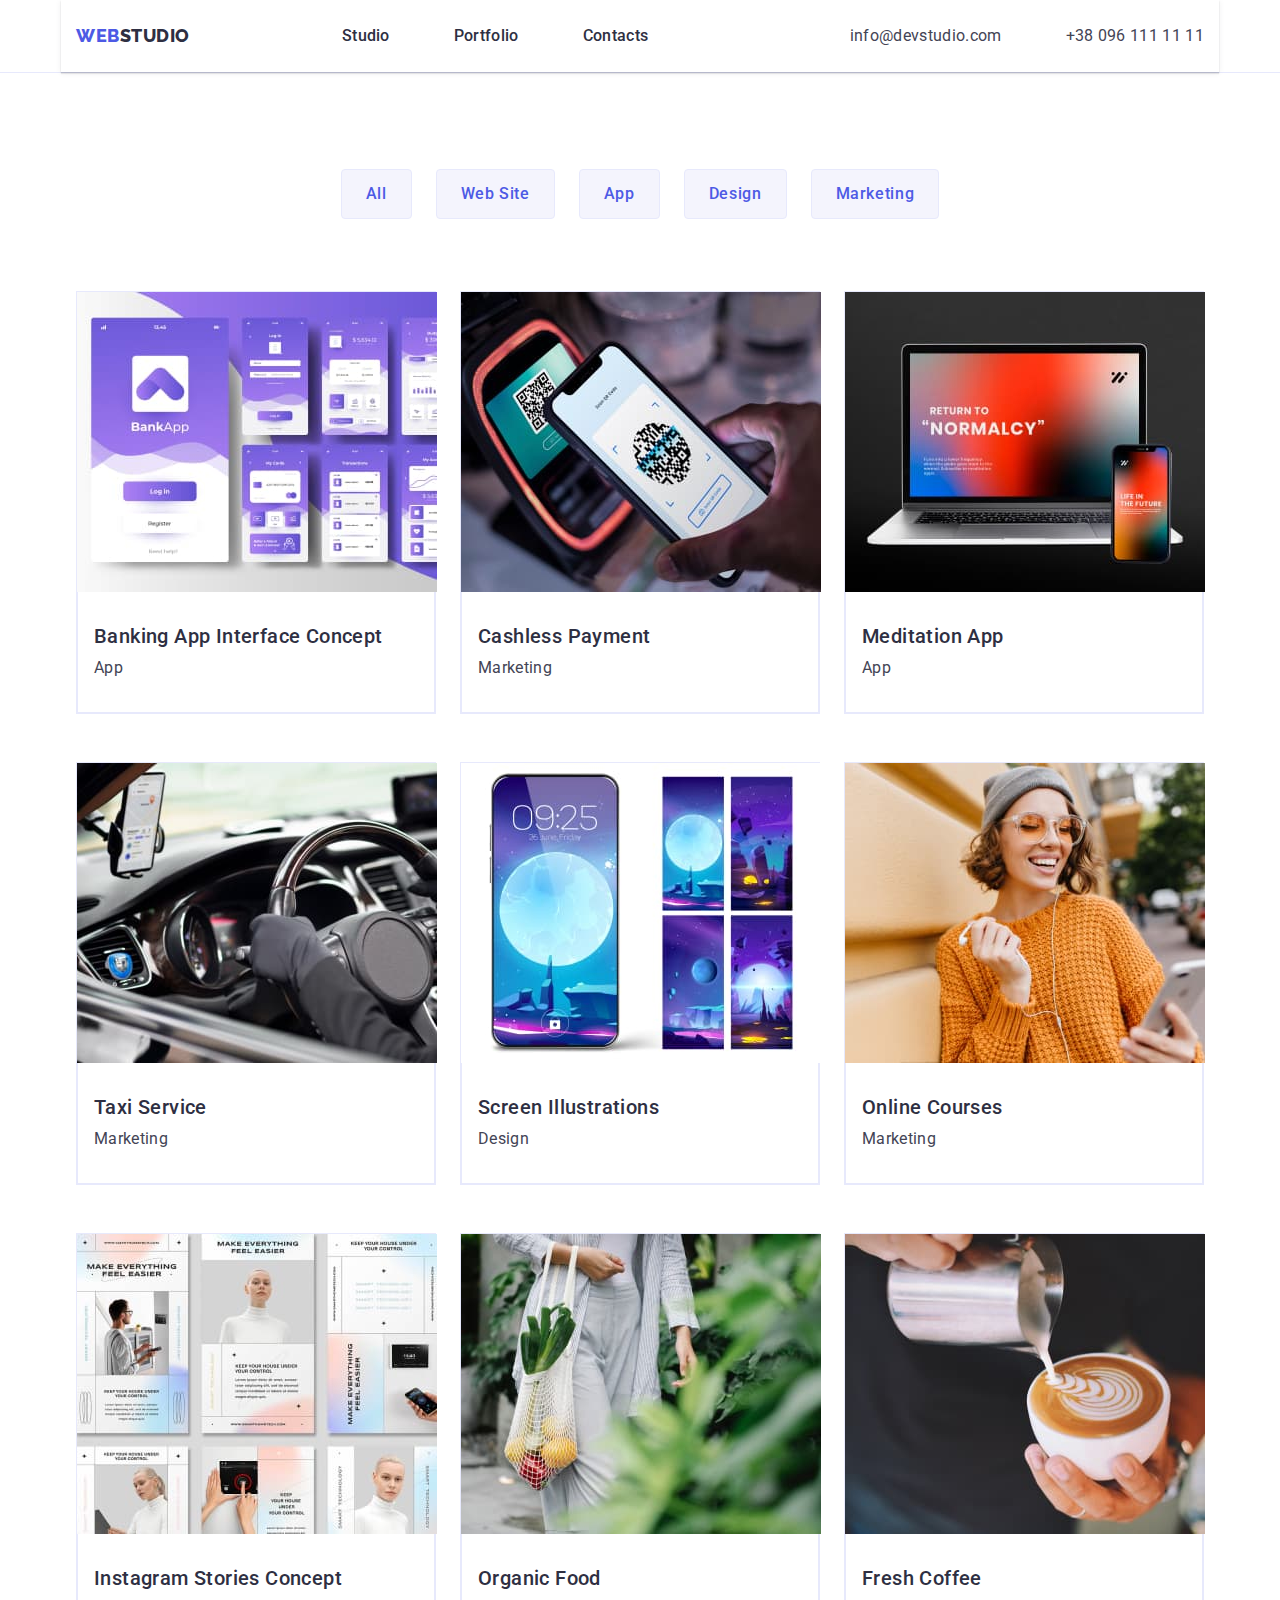
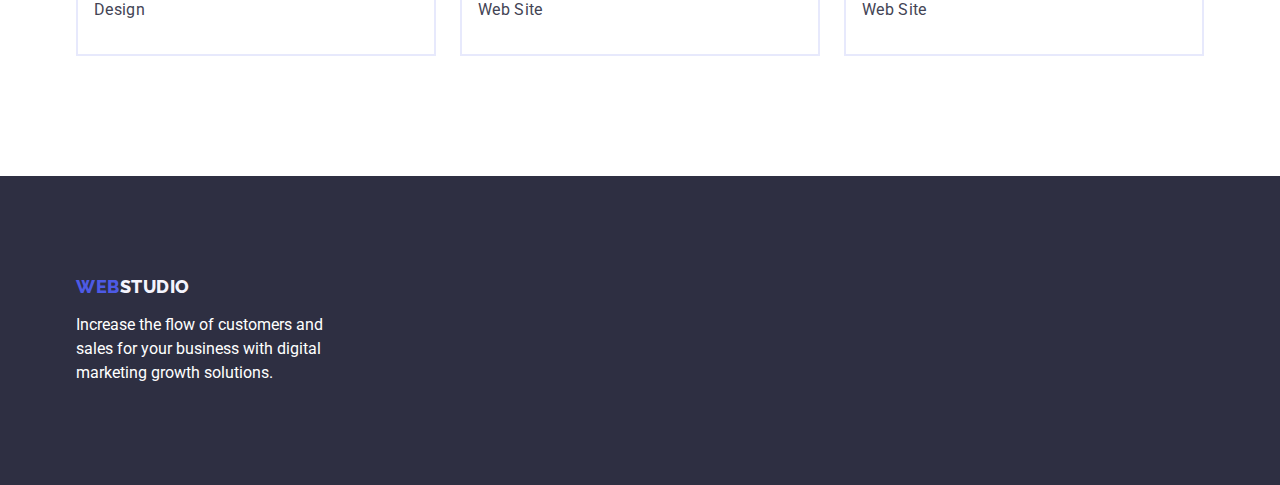
==== portfolio.html @ a81e8a23 "1" ====
<!DOCTYPE html>
<html lang="en">
<head>
    <meta charset="UTF-8">
    <meta http-equiv="X-UA-Compatible" content="IE=edge">
    <meta name="viewport" content="width=device-width, initial-scale=1.0">
    <title>Portfolio</title>
    <link rel="preconnect" href="https://fonts.googleapis.com">
<link rel="preconnect" href="https://fonts.gstatic.com" crossorigin>
<link rel="preconnect" href="https://fonts.googleapis.com">
<link rel="preconnect" href="https://fonts.gstatic.com" crossorigin>
<link href="https://fonts.googleapis.com/css2?family=Raleway:wght@800&family=Roboto:wght@400;500;700;900&display=swap" rel="stylesheet">
<link rel="stylesheet" href="https://cdn.jsdelivr.net/npm/modern-normalize@1.1.0/modern-normalize.min.css">
<link rel="stylesheet" href="css/style.css">
  </head>
<body>
    <!-- HEADER -->
    <header class="page-header">
        <div class="container page-header-container">
        <nav class="page-nav">
        <a href="./index.html" class="logo link">Web<span class="top-logo link">Studio</span></a>
          <ul class="list link menu-list">
            <li class="nav-item"><a href="./index.html" class="link-list link">Studio</a></li>
            <li class="nav-item"><a href="./portfolio.html" class="link-list link">Portfolio </a></li>
            <li class="nav-item"><a href="" class="link-list link">Contacts </a></li>
          </ul>
        </nav>
        <address class="address">
        <ul class="contact list">
          <li class="nav-item"><a  href="mailto:info@devstudio.com" class="link contact-link">info@devstudio.com</a></li>
          <li class="nav-item"><a  href="tel:+380961111111" class="link contact-link">+38 096 111 11 11</a></li>
        </ul>
    </address>
    </div>
      </header>
      <!-- HERO -->
      <main>
        <section class="section-button">
            <div class="container">
            <h1 hidden>Hidden title</h1>
    <ul class="button-list list">
        <li class="filter">
            <button type="button" class="buttons-filter">All</button>
        </li>
        <li class="filter">
            <button type="button" class="buttons-filter">Web Site</button>
        </li>
        <li class="filter">
            <button type="button" class="buttons-filter">App</button>
        </li>
        <li class="filter">
            <button type="button" class="buttons-filter">Design</button>
        </li>
        <li class="filter">
            <button type="button" class="buttons-filter">Marketing</button>
        </li>
    </ul>
<!-- SECTIOT PHOTO -->
    <ul class="list-photo">
        <li class="promo-list-item">            
            <a href="./index.html" class="link">                        
            <img src="./images/app.jpg" alt="app" width="360" height="300">
            <div class="app-name">
             <h2 class="title">
                Banking App Interface Concept
            </h2>
            <p class="text discribe">
                App
            </p>
        </div>
        </a>
        </li>
        <li class="promo-list-item">
            <a href="./index.html" class="link">               
            <img src="./images/paybyphone.jpg" alt="paymant" width="360" height="300">
            <div class="app-name">
            <h2 class="title">
                Cashless Payment
            </h2>
            <p class="text discribe">
                Marketing
            </p></div>
        </a>
        </li>
        <li class="promo-list-item">
            <a href="./index.html" class="link">               
            <img src="./images/computer-phone.jpg" alt="computerandphone" width="360" height="300">
            <div class="app-name">
            <h2 class="title">
                Meditation App
            </h2>
            <p class="text discribe">
                App
            </p></div>
        </a>
        </li>
        <li class="promo-list-item">
            <a href="./index.html" class="link">                
            <img src="./images/godrive.jpg" alt="driver" width="360" height="300">
            <div class="app-name">
            <h2 class="title">
                Taxi Service
            </h2>
            <p class="text discribe">
                Marketing
            </p></div>
        </a>
        </li>
        <li class="promo-list-item">
            <a href="./index.html" class="link">               
            <img src="./images/pictuteonphone.jpg" alt="picture" width="360" height="300">
            <div class="app-name">
            <h2 class="title">
                Screen Illustrations
            </h2>
            <p class="text discribe">
                Design
            </p></div>
        </a>
        </li>
        <li class="promo-list-item">
            <a href="./index.html" class="link">               
            <img src="./images/happygirl.jpg" alt="girl" width="360" height="300">
            <div class="app-name">
            <h2 class="title">
                Online Courses
            </h2>
            <p class="text discribe">
                Marketing
            </p></div>
        </a>
        </li>
        <li class="promo-list-item">
            <a href="./index.html" class="link">               
            <img src="./images/app-phone.jpg" alt="design" width="360" height="300">
            <div class="app-name">
            <h2 class="title">
                Instagram Stories Concept
            </h2>
            <p class="text discribe">
                Design
            </p></div>
        </a>
        </li>
        <li class="promo-list-item">
            <a href="./index.html" class="link">                
            <img src="./images/pocket-frui.jpg" alt="fruit" width="360" height="300">
            <div class="app-name">
            <h2 class="title">
                Organic Food
            </h2>
            <p class="text discribe">
                Web Site
            </p></div>
        </a>
        </li>
        <li class="promo-list-item">
            <a href="./index.html" class="link">               
            <img src="./images/capoflatte.jpg" alt="latte" width="360" height="300">
            <div class="app-name">
            <h2 class="title">
                Fresh Coffee
            </h2>
            <p class="text discribe">
                Web Site
            </p></div>
        </a>
        </li>
    </ul>
    </div>
</section>
</main>
<footer class="footer">
    <div class="container">
  <a href="./index.html" class="logo link bottom-logo">Web<span class="footer-logo link">Studio</span></a>
   <p class="text-footer">Increase the flow of customers and<br> sales for your business with digital<br> marketing  growth solutions.</p>
</div>
</footer>
</body>
</html>
---- css/style.css ----
:root {
    --main-color: #FFFFFF;
    --logo-color: #4d5ae5;
    --logo-header-color: #2E2F42;
    --logo-footer-color: #F4F4FD;
    --action-btn:#404BBF;
    --btn-color:#434455 ;
    --nav-text-color:#2E2F42;
    --discribe-link-color:#434455;
}

h1,h2,h3,h4,h5,h6,p{
    margin-top: 0;
    margin-bottom: 0;
}

ul,ol{
    margin-top: 0;
    margin-bottom: 0;
    padding-left: 0;
    text-decoration: none;
    list-style: none;
}

button{
    cursor: pointer;
}

img{
    display: block;
}

.container{
    width: 1158px;
    margin: auto;
    padding-left: 15px ;
    padding-right: 15px;
}

.link{
    text-decoration: none;
}

.link-list{
    text-decoration: none;
}

.list{
    list-style: none;
}

.button{
    list-style: none;
}

body{
    font-family: 'Roboto', sans-serif;
    color: #434455 ;
    background-color: #FFFFFF;
}
/* <====================HEADER====================> */



.link {
    font-weight: 500;
    font-size: 16px;
    line-height: 1.5;  
    letter-spacing: 0.02em;
    color:  #434455;
}

.link-list{
    display: block;
    padding-top: 24px;
    padding-bottom: 24px;

    font-weight: 500;
    font-size: 16px;
    line-height: 1.5;  
    letter-spacing: 0.02em;
    color:  #2E2F42;
}

.contact-link{
    font-weight: 400;
    font-size: 16px;
    line-height: 1.5;  
    letter-spacing: 0.02em;
    color:  #434455;
}

.link-list:hover,
.link-list:focus{
    color: #404BBF;
}

.address{
    display: flex;
    margin-left: auto;

    font-style: normal;
}

.contact{
    color: var(--discribe-link-color);
}


.link:hover,
.link:focus{
    color:  #404BBF;
}


.title{
    margin-bottom: 8px;

    font-weight: 500;
    font-size: 20px;
    line-height: 1.2;
    letter-spacing: 0.02em;
    color: #2E2F42;
}

.text{
    font-weight: 400;
    font-size: 16px;
    line-height: 1.5;
    letter-spacing: 0.02em;
    color: #434455;
}

.logo,
.top-logo{
    
    font-family: 'Raleway', sans-serif;
    font-style: normal;
    font-weight: 800;
    font-size: 18px;
    line-height: 1.17;
    display: flex;
    align-items: center;
    letter-spacing: 0.03em;
    text-transform: uppercase;
}
.logo{
    color: #4D5AE5;
    text-decoration: none;
}   


.top-logo{
    color: #2E2F42;
    text-decoration: none;
}

.footer-logo{
    font-family: 'Raleway', sans-serif;
    font-style: normal;
    font-weight: 800;
    font-size: 18px;
    line-height: 1.1;
    display: flex;
    align-items: center;
    letter-spacing: 0.03em;
    text-transform: uppercase;
    color: #f4f4fd;
    text-decoration: none;
}

.hero-title{
    margin-left: auto;
    margin-right: auto;

font-style: normal;
font-weight: 700;
font-size: 56px;
line-height: 60px;
text-align: center;
letter-spacing: 0.02em;
}

.promo-title{
    margin-bottom: 72px;    

    font-size: 36px;
    line-height: 1.11;  
    text-align: center;
    letter-spacing: 0.02em;
    text-transform: capitalize;
    color: #2E2F42;
}

.subtitle{
    font-size: 16px;
    line-height: 1.5;
    letter-spacing: 0.02em;
    color: #434455;

}
.footer{
    background-color: #2e2f42;
}

.page-nav{
    display: flex;
    align-items: center;
    

    font-weight: 500;
    font-size: 16px;
    line-height: 1.5;  
    letter-spacing: 0.02em;
    color: #2E2F42;

    
   
}

.text-footer{
    color: #FFFFFF;
    line-height: 24px;
}


/* =====================PAGE#1==================== */
.page-header-container{
    display: flex;

    box-shadow:0px 2px 1px rgba(46, 47, 66, 0.08), 0px 1px 1px rgba(46, 47, 66, 0.16), 0px 1px 6px rgba(46, 47, 66, 0.08); 
}

.page-header{
    border-bottom: 1px solid #e7e9fc;

    /* box-shadow:0px 2px 1px rgba(46, 47, 66, 0.08), 0px 1px 1px rgba(46, 47, 66, 0.16), 0px 1px 6px rgba(46, 47, 66, 0.08);  */
}

.logo,
.top-logo{
    margin-right: 76px;
}


.menu-list{
    gap: 40px;
    display: flex;
}

/* .nav-item:not(:last-child){
    margin-right: 40px;
} */


.nav-item:not(:last-child){
    margin-right: 40px;
}

.menu-list .contact-list{
    display: block;
    padding-top: 24px;
    padding-bottom: 24px;
}

/* .contact .nav-item + .nav-item{
    margin-left: 40px;
} */

.menu-list{
    display: flex;
    align-items: center;

}

.contact{
    display: flex;
    align-items: center;

}

.contact .contact-link{
    gap: 24px;
}

.hero{
    max-width: 1440px;

    background-image: linear-gradient(rgba(46, 47, 66, 0.7), rgba(46, 47, 66, 0.7)), url(../images/people-office.jpg); 
    background-repeat: no-repeat;
    background-position: center;
    background-size: cover;

    background-color: #2E2F42;

    padding-top: 188px;
    padding-bottom: 188px;

    background-color: #2e2f42 ;
}

.hero-title{
    max-width: 496px;
    line-height: 1.07;
    color: #FFFFFF;
}

.contact-list{
    color:#2E2F42;
}

.hero-batton{
    margin-top: 48px;
    margin-right: auto;
    margin-left: auto;
    display: flex;   
    display: block;

    background-color: #4D5AE5;
    font-family: "Roboto", sans-serif;
    min-width: 169px;
    font-weight: 500;
    font-size: 16px;
    line-height: 1.5;
    letter-spacing: 0.04em;
    color: #ffffff;
    height: 56px;
    box-shadow: 0px 4px 4px rgba(0, 0, 0, 0.15);
    border-radius: 4px;
    padding: 16px 32px;
    gap: 10px;
    border: none;
}


.hero-batton:hover{
    background-color: #404BBF; 
}

.hero-batton:focus{
    background-color: #404BBF;
}

.promo-list-item{
    width: calc((100% - 48px) / 3);
    border: 1px solid #E7E9FC;
}

.job-title{
    padding-top: 32px;
    padding-bottom: 32px; 
    padding-left: 16px;
    padding-right: 16px;
}


.team-list-item{
    border-radius: 0px 0px 4px 4px;
    box-shadow: 0px 1px 6px rgba(46, 47, 66, 0.08),
    0px 1px 1px rgba(46, 47, 66, 0.16), 
    0px 2px 1px rgba(46, 47, 66, 0.08);
    
    background-color: #FFFFFF;
}


.section-team{
    background-color: #F4F4FD
}

.section-team{
    padding-bottom: 120px;
    padding-top: 120px;
}

.section{
    padding-top:120px ;
    padding-bottom:120px ;
}

.promo{
    /* padding-top:120px ; */
    padding-bottom:120px ;
}

.list{
    display: flex;
    gap: 24px;
}


.team-list{
    
    gap:24px;
}

.persona-title {
    text-align: center;
}

.text{
    text-align: center;
}

.icon{
    display: flex;
    align-items: center;
    justify-content: center;


    background-color: #F4F4FD;
    width: 264px;
    height: 112px;
    border-radius: 4px;
    margin-bottom: 8px;
}


.privelege-list{
    /* width: calc((100% - 72px) / 4); */
    width: calc((100% - 3 * 24px) / 4);
}

  
/* FOOTER */

.footer{
    padding-top: 100px;
    padding-bottom: 100px;
}

.bottom-logo{
    display: inline-block;
    /* margin-bottom: 16px; */
}

.footer-logo{
    display: inline-block;
    margin-bottom: 16px;
}

/* =====================PAGE#2==================== */

.section-button{
    padding-top: 96px;
    padding-bottom: 120px;
}

.list-photo{
    display: flex;
    flex-wrap: wrap;
    column-gap: 24px;
    row-gap: 48px;
}

.app-name{
    padding: 32px 16px;
    border: 1px solid #e7e9fc;
    border-top:none;
}

.discribe{
    text-align: left;
}
    

.button-list{
    justify-content: center;
    margin-bottom: 72px;
}


.buttons-filter{
    padding-top: 12px; 
    padding-bottom: 12px;
    padding-left: 24px;
    padding-right: 24px;

    font-family: "Roboto", sans-serif;
    font-weight: 500;
    font-size: 16px;
    line-height: 1.5;
    letter-spacing: 0.04em;
    color:var(--logo-color) ;
    background-color:var(--logo-footer-color);
    
    border: 1px solid #E7E9FC;
    border-radius: 4px;

}

.buttons-filter:hover{
    border: 1px solid transparent;
    color: #FFFFFF ;
    background-color: #404BBF;
}

.buttons-filter:focus{
    border: 1px solid transparent;
    color: #FFFFFF;
    background-color: #404BBF;
}



/* <=================HOMEWROEK#3=====================> */
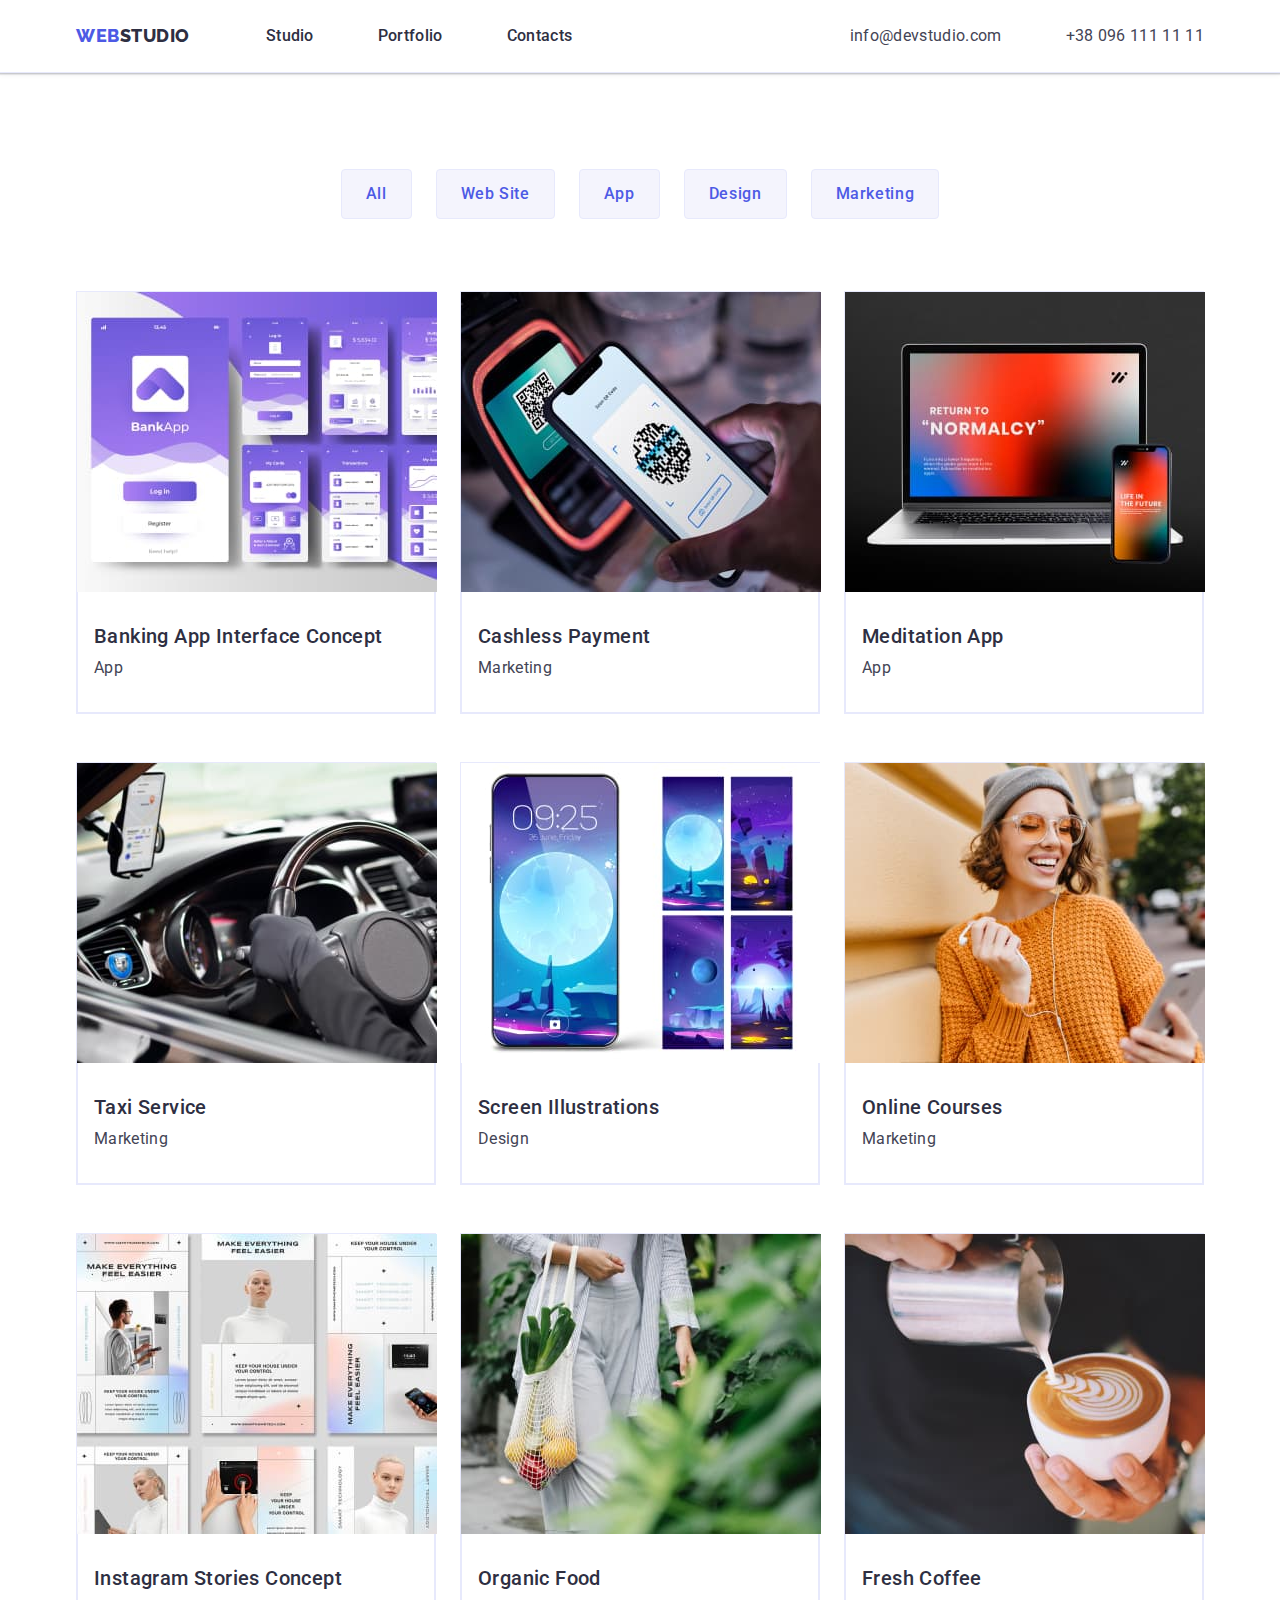
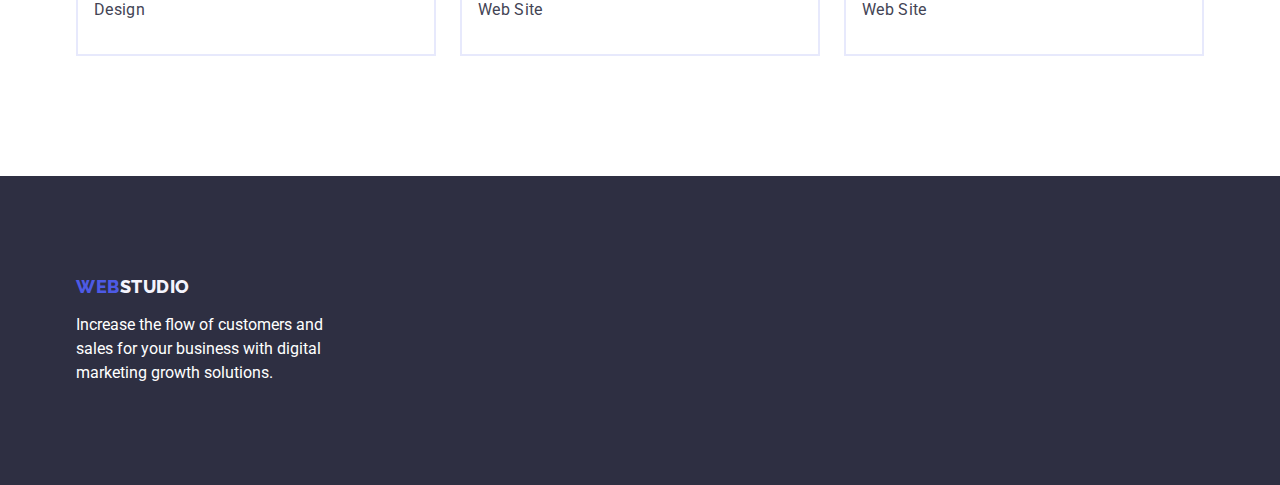
==== commit 0343e678: "1" ====
--- a/portfolio.html
+++ b/portfolio.html
@@ -58,7 +58,7 @@
 <!-- SECTIOT PHOTO -->
     <ul class="list-photo">
         <li class="promo-list-item">            
-            <a href="./index.html" class="link">                        
+            <a href="./index.html" class="link link-hover-focus">                        
             <img src="./images/app.jpg" alt="app" width="360" height="300">
             <div class="app-name">
              <h2 class="title">
@@ -71,7 +71,7 @@
         </a>
         </li>
         <li class="promo-list-item">
-            <a href="./index.html" class="link">               
+            <a href="./index.html" class="link link-hover-focus">               
             <img src="./images/paybyphone.jpg" alt="paymant" width="360" height="300">
             <div class="app-name">
             <h2 class="title">
@@ -83,7 +83,7 @@
         </a>
         </li>
         <li class="promo-list-item">
-            <a href="./index.html" class="link">               
+            <a href="./index.html" class="link link-hover-focus">               
             <img src="./images/computer-phone.jpg" alt="computerandphone" width="360" height="300">
             <div class="app-name">
             <h2 class="title">
@@ -95,7 +95,7 @@
         </a>
         </li>
         <li class="promo-list-item">
-            <a href="./index.html" class="link">                
+            <a href="./index.html" class="link link-hover-focus">                
             <img src="./images/godrive.jpg" alt="driver" width="360" height="300">
             <div class="app-name">
             <h2 class="title">
@@ -107,7 +107,7 @@
         </a>
         </li>
         <li class="promo-list-item">
-            <a href="./index.html" class="link">               
+            <a href="./index.html" class="link link-hover-focus">               
             <img src="./images/pictuteonphone.jpg" alt="picture" width="360" height="300">
             <div class="app-name">
             <h2 class="title">
@@ -119,7 +119,7 @@
         </a>
         </li>
         <li class="promo-list-item">
-            <a href="./index.html" class="link">               
+            <a href="./index.html" class="link link-hover-focus">               
             <img src="./images/happygirl.jpg" alt="girl" width="360" height="300">
             <div class="app-name">
             <h2 class="title">
@@ -131,7 +131,7 @@
         </a>
         </li>
         <li class="promo-list-item">
-            <a href="./index.html" class="link">               
+            <a href="./index.html" class="link link-hover-focus">               
             <img src="./images/app-phone.jpg" alt="design" width="360" height="300">
             <div class="app-name">
             <h2 class="title">
@@ -143,7 +143,7 @@
         </a>
         </li>
         <li class="promo-list-item">
-            <a href="./index.html" class="link">                
+            <a href="./index.html" class="link link-hover-focus">                
             <img src="./images/pocket-frui.jpg" alt="fruit" width="360" height="300">
             <div class="app-name">
             <h2 class="title">
@@ -155,7 +155,7 @@
         </a>
         </li>
         <li class="promo-list-item">
-            <a href="./index.html" class="link">               
+            <a href="./index.html" class="link link-hover-focus">               
             <img src="./images/capoflatte.jpg" alt="latte" width="360" height="300">
             <div class="app-name">
             <h2 class="title">
--- a/css/style.css
+++ b/css/style.css
@@ -213,9 +213,6 @@
     line-height: 1.5;  
     letter-spacing: 0.02em;
     color: #2E2F42;
-
-    
-   
 }
 
 .text-footer{
@@ -228,16 +225,16 @@
 .page-header-container{
     display: flex;
 
-    box-shadow:0px 2px 1px rgba(46, 47, 66, 0.08), 0px 1px 1px rgba(46, 47, 66, 0.16), 0px 1px 6px rgba(46, 47, 66, 0.08); 
+    
 }
 
 .page-header{
     border-bottom: 1px solid #e7e9fc;
 
-    /* box-shadow:0px 2px 1px rgba(46, 47, 66, 0.08), 0px 1px 1px rgba(46, 47, 66, 0.16), 0px 1px 6px rgba(46, 47, 66, 0.08);  */
-}
-
-.logo,
+    box-shadow:0px 2px 1px rgba(46, 47, 66, 0.08), 0px 1px 1px rgba(46, 47, 66, 0.16), 0px 1px 6px rgba(46, 47, 66, 0.08); 
+}
+
+
 .top-logo{
     margin-right: 76px;
 }
@@ -247,10 +244,6 @@
     gap: 40px;
     display: flex;
 }
-
-/* .nav-item:not(:last-child){
-    margin-right: 40px;
-} */
 
 
 .nav-item:not(:last-child){
@@ -262,10 +255,6 @@
     padding-top: 24px;
     padding-bottom: 24px;
 }
-
-/* .contact .nav-item + .nav-item{
-    margin-left: 40px;
-} */
 
 .menu-list{
     display: flex;
@@ -344,6 +333,16 @@
 .promo-list-item{
     width: calc((100% - 48px) / 3);
     border: 1px solid #E7E9FC;
+    
+}
+
+.link-hover-focus{
+    display: block;
+}
+
+.link-hover-focus:hover,
+.link-hover-focus:focus{
+    box-shadow: 0px 1px 6px rgba(46, 47, 66, 0.08), 0px 1px 1px rgba(46, 47, 66, 0.16), 0px 2px 1px rgba(46, 47, 66, 0.08);;
 }
 
 .job-title{
@@ -353,6 +352,38 @@
     padding-right: 16px;
 }
 
+.social-media{
+    display: flex;
+    justify-content: center;
+    gap: 24px;
+}
+
+.social-media-item{
+    /* display: flex; */
+    width: 40px;
+    height: 40px;
+    
+}
+
+.social-icon{
+    width: 100%;
+    height: 100%;
+    background-color:  #4d5ae5;
+    border-radius:50%;
+    display: flex;
+    align-items: center;
+    justify-content: center;
+}
+
+.social-icon:hover,
+.social-icon:focus{
+    background-color: #404bbf;
+}
+
+.fill{
+    fill: #f4f4fd;
+}
+
 
 .team-list-item{
     border-radius: 0px 0px 4px 4px;
@@ -379,7 +410,6 @@
 }
 
 .promo{
-    /* padding-top:120px ; */
     padding-bottom:120px ;
 }
 
@@ -417,10 +447,69 @@
 
 
 .privelege-list{
-    /* width: calc((100% - 72px) / 4); */
     width: calc((100% - 3 * 24px) / 4);
 }
 
+.customers{
+    padding-top: 120px;
+    padding-bottom: 120px ;
+}
+
+.customers-title{
+    font-size: 36px;
+    line-height: 1.1;
+    text-align: center;
+
+    margin-left: auto;
+    margin-right: auto;
+    margin-bottom: 72px;
+
+    color:#2e2f42  ;
+}
+
+.customers-list{
+    display: flex;
+    gap:24px;
+}
+
+.customers-icon{
+    height: 88px;
+    width: calc((100% - 120px) / 6);
+}
+
+.icon-item{
+    width: 100%;
+    height: 100%;
+    border: 1px solid #8e8f99;
+    border-radius:4px;
+
+    display: flex;
+    align-items: center;
+    justify-content: center;
+
+    color:#8e8f99;
+    /* fill: currentColor; */
+    fill:#f4f4fd;
+}
+
+.link-icon{
+    display: flex;
+    align-items: center;
+    justify-content: center;
+    width: 100%;
+    height: 100%;
+
+    border-radius: 4px;
+
+    border: 1px solid #8e8f99;
+    color: #8e8f99;
+}
+
+.link-icon:hover,
+.link-icon:focus{
+    border-color: #404bbf;
+    color: #404bbf;
+}
   
 /* FOOTER */
 
@@ -431,12 +520,54 @@
 
 .bottom-logo{
     display: inline-block;
-    /* margin-bottom: 16px; */
 }
 
 .footer-logo{
     display: inline-block;
     margin-bottom: 16px;
+}
+
+.footer-container{
+    display: flex;
+    align-items: baseline;
+}
+
+.social-media-footer{
+    display: flex;
+    gap: 16px;
+}
+
+.social-media-text{
+    font-weight: 500;
+    font-size: 16px;
+    line-height: 1.5;
+    letter-spacing: 0.02em;
+    color:#FFFFFF;
+
+    margin-bottom: 16px;
+}
+
+.link-footer{
+    width: 100%;
+    height: 100%;
+    background-color:#4d5ae5;
+    border-radius: 50%;
+    display: flex;
+    align-items: center;
+    justify-content: center;
+}
+
+.link-footer:hover,
+.link-footer:focus{
+    background-color: #31d0aa;;
+}
+
+.container-logo{
+    gap: 120px;
+}
+
+.footer-icon{
+    margin-left: 120px;
 }
 
 /* =====================PAGE#2==================== */
@@ -501,6 +632,11 @@
     background-color: #404BBF;
 }
 
+.buttons-filter:hover,
+.buttons-filter:focus{
+    box-shadow:0px 3px 1px rgba(0, 0, 0, 0.1), 0px 2px 1px rgba(0, 0, 0, 0.08), 0px 2px 2px rgba(0, 0, 0, 0.12);
+}
+
 
 
 /* <=================HOMEWROEK#3=====================> */
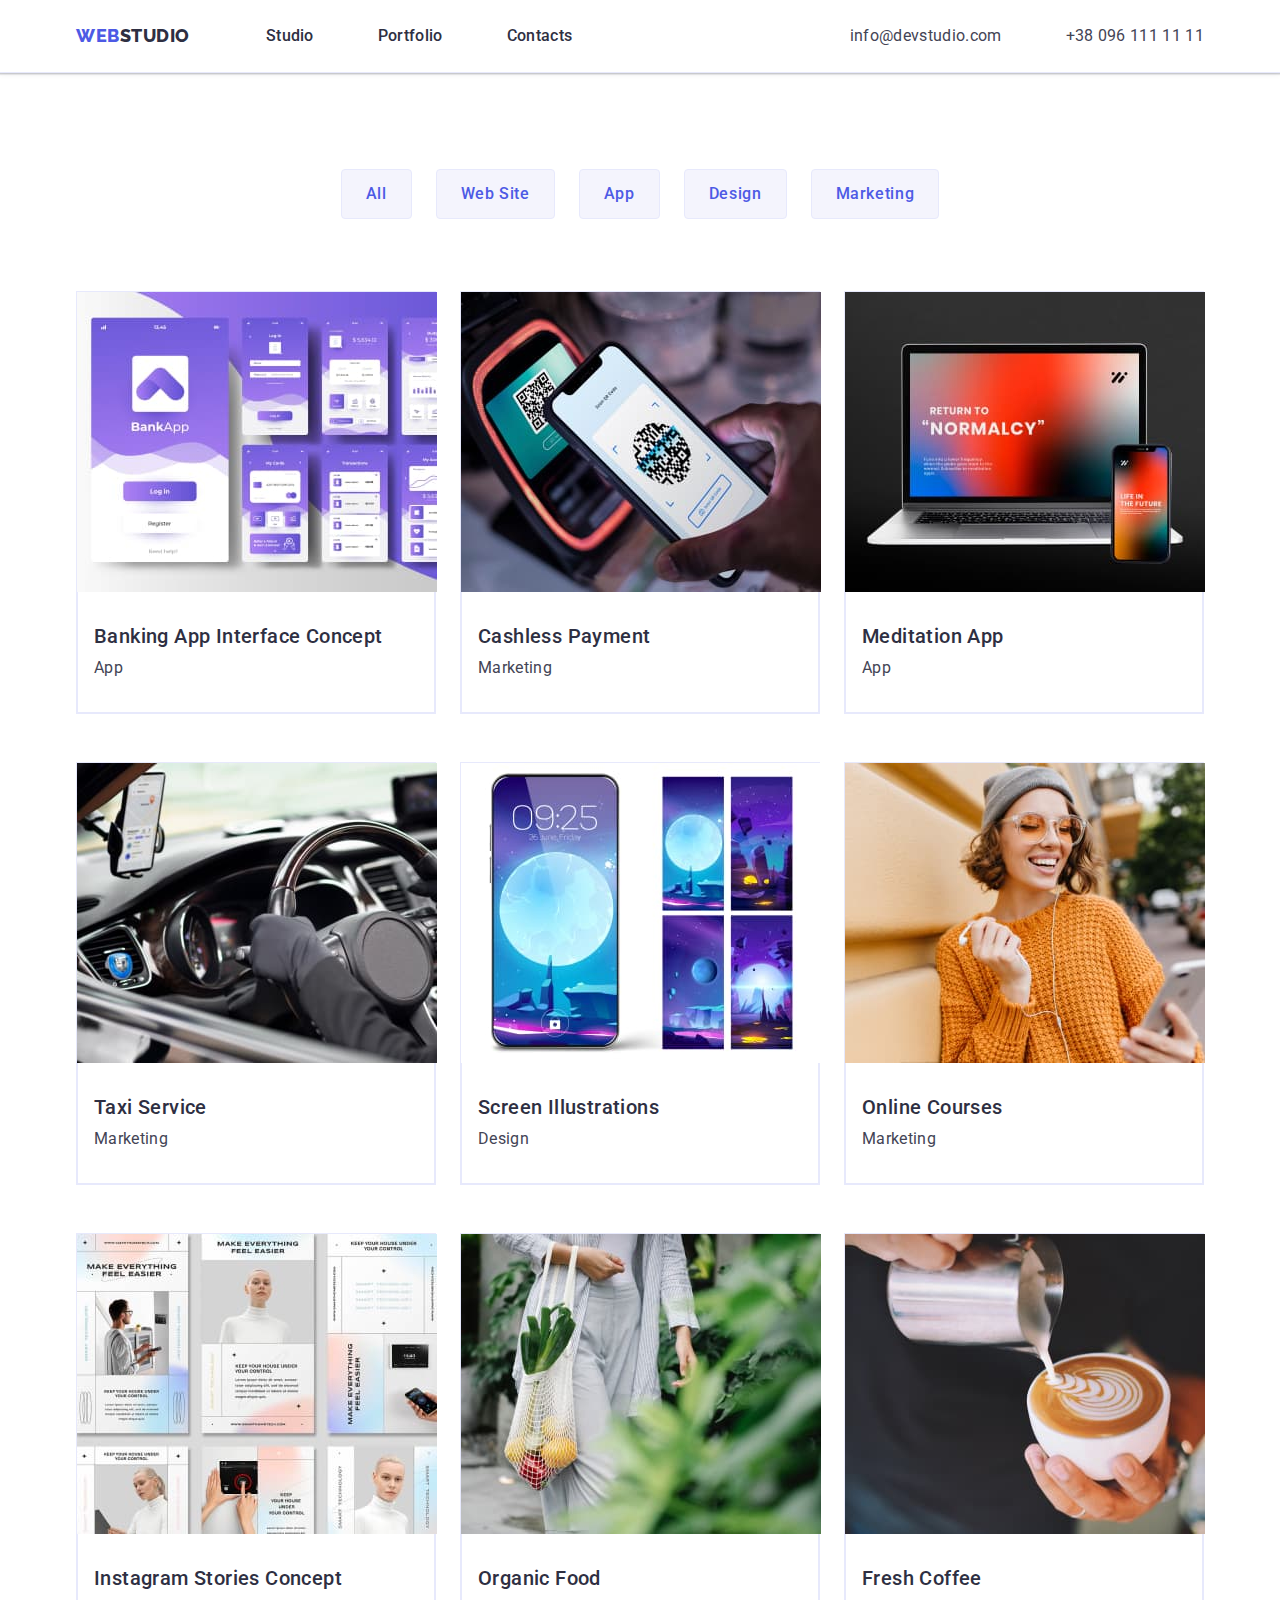
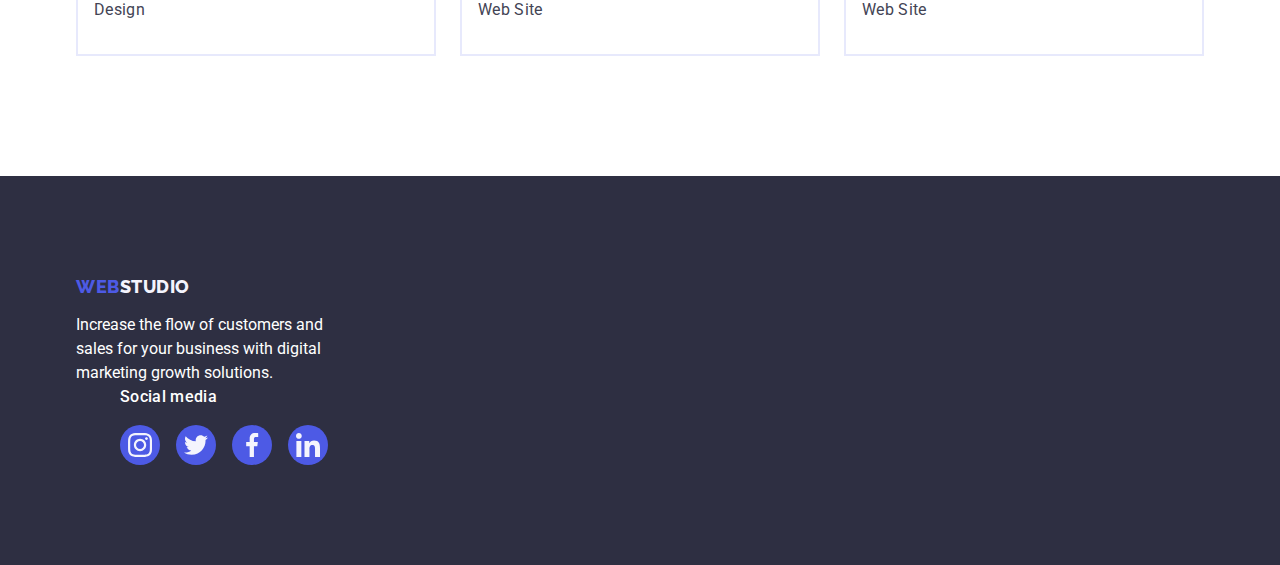
==== commit 210cbbb3: "1" ====
--- a/portfolio.html
+++ b/portfolio.html
@@ -175,6 +175,39 @@
   <a href="./index.html" class="logo link bottom-logo">Web<span class="footer-logo link">Studio</span></a>
    <p class="text-footer">Increase the flow of customers and<br> sales for your business with digital<br> marketing  growth solutions.</p>
 </div>
+<div class="footer-icon">
+    <p class="social-media-text">Social media</p>
+   <ul class="social-media-footer">
+    <li class="social-media-item">
+      <a class="link-footer" href="index.html">
+        <svg class="fiil" width="24" height="24">
+          <use href="./images/icons.svg#icon-instagram-2"></use>
+        </svg>
+      </a>
+    </li>
+    <li class="social-media-item">
+      <a class="link-footer" href="index.html">
+        <svg class="fiil" width="24" height="24">
+          <use href="./images/icons.svg#icon-twitter-1"></use>
+        </svg>
+      </a>
+    </li>
+    <li class="social-media-item">
+      <a class="link-footer" href="index.html">
+        <svg class="fiil" width="24" height="24">
+          <use href="./images/icons.svg#icon-facebook-1"></use>
+        </svg>
+      </a>
+    </li>
+    <li class="social-media-item">
+      <a class="link-footer" href="index.html">
+        <svg class="fiil" width="24" height="24">
+          <use href="./images/icons.svg#icon-linkedin-1"></use>
+        </svg>
+      </a>
+    </li>
+   </ul>
+  </div>
 </footer>
 </body>
 </html>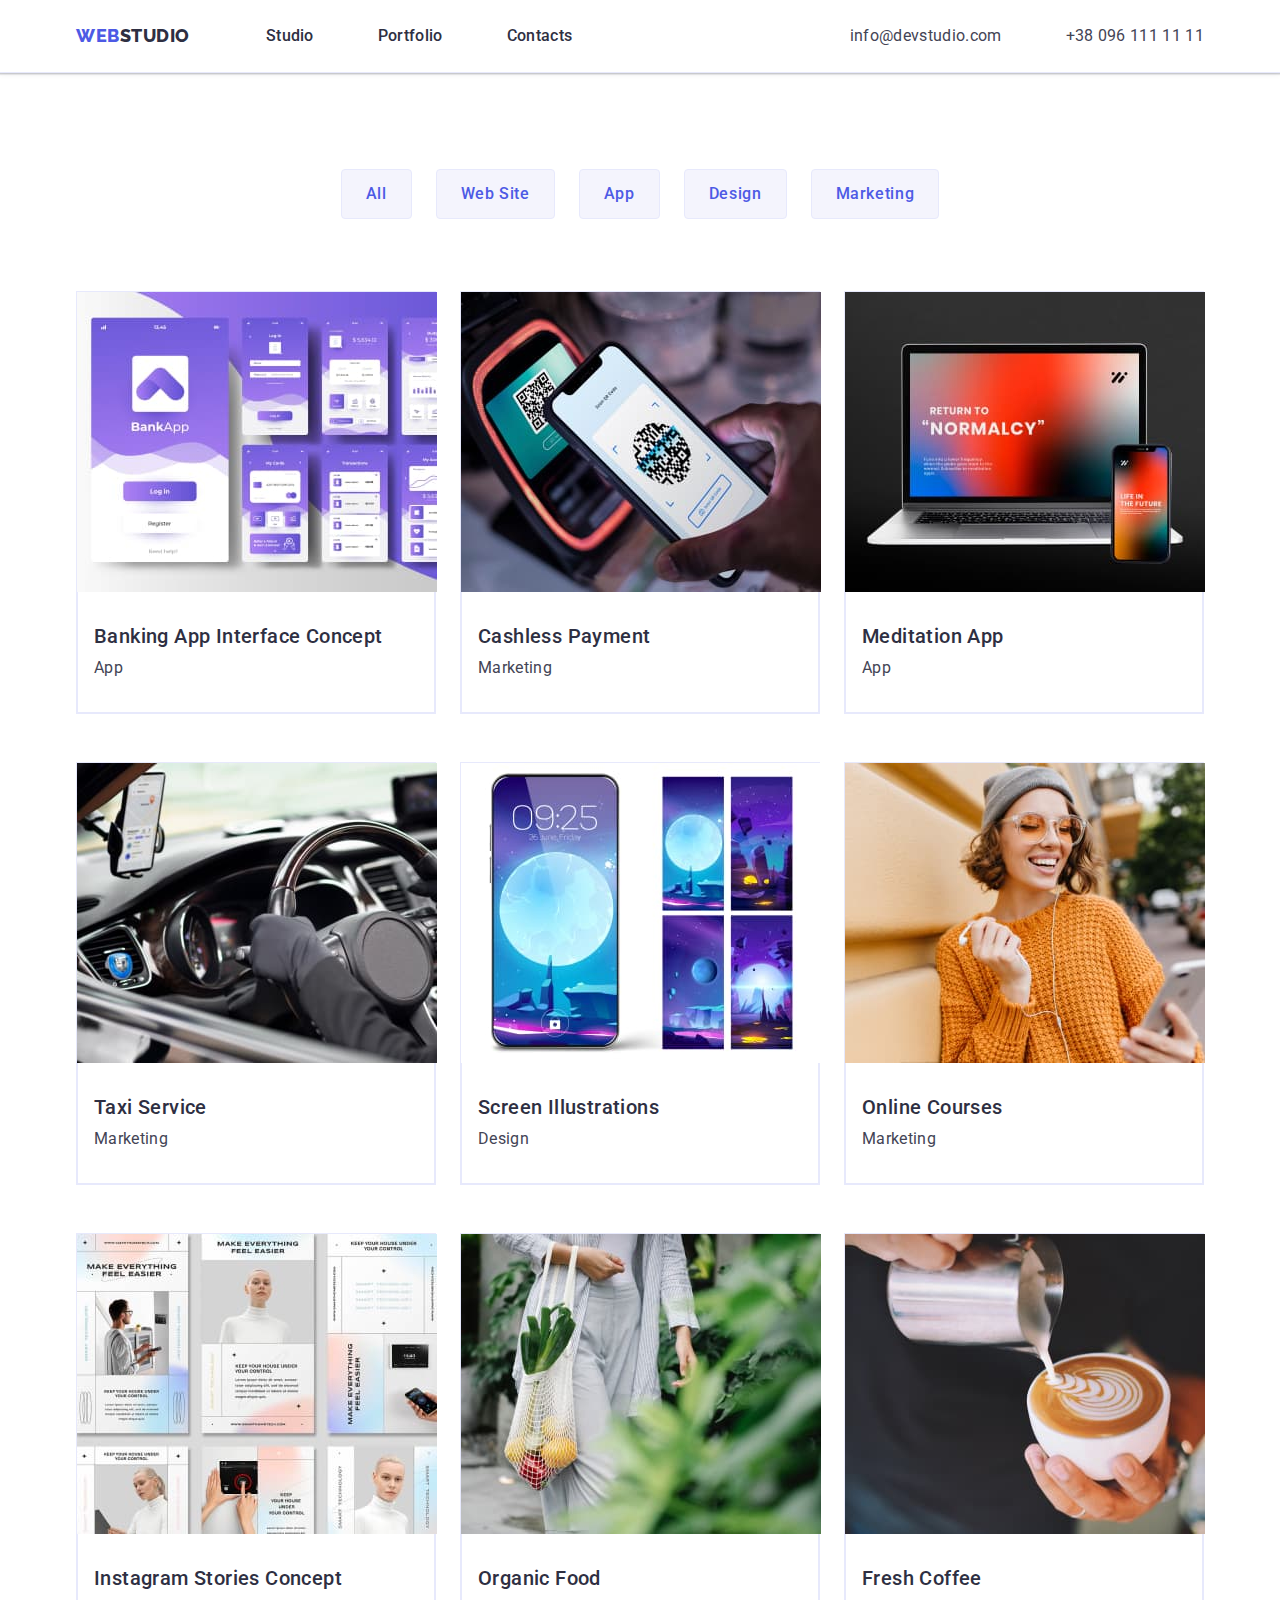
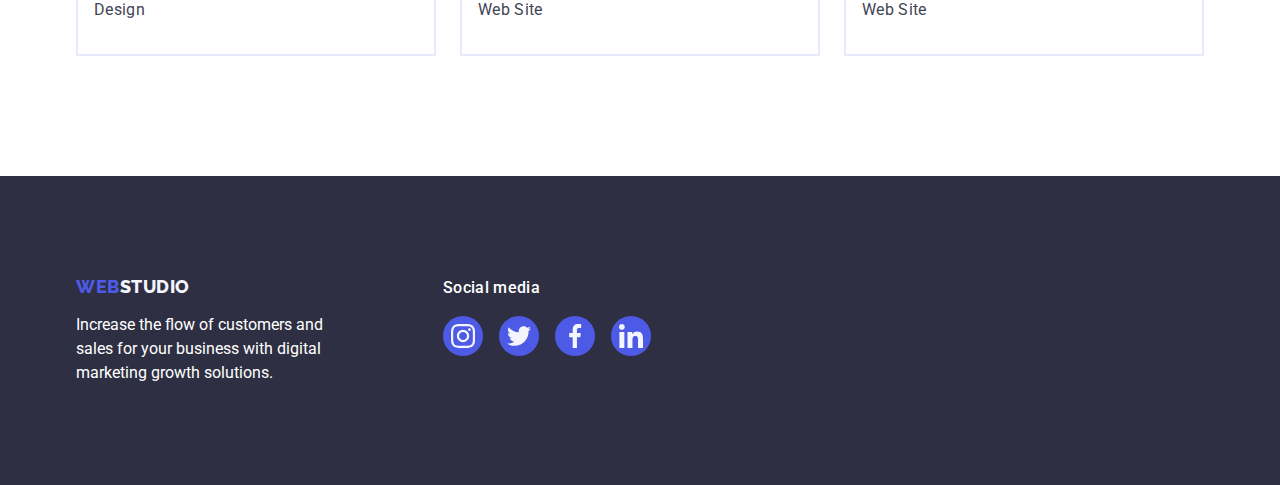
==== commit db1c376d: "2" ====
--- a/portfolio.html
+++ b/portfolio.html
@@ -170,12 +170,13 @@
     </div>
 </section>
 </main>
-<footer class="footer">
-    <div class="container">
-  <a href="./index.html" class="logo link bottom-logo">Web<span class="footer-logo link">Studio</span></a>
+<footer class="footer"> 
+    <div class="container footer-container ">
+      <div class="container-logo">
+   <a href="./index.html" class="logo link bottom-logo">Web<span class="footer-logo link">Studio</span></a>
    <p class="text-footer">Increase the flow of customers and<br> sales for your business with digital<br> marketing  growth solutions.</p>
-</div>
-<div class="footer-icon">
+  </div>
+   <div class="footer-icon">
     <p class="social-media-text">Social media</p>
    <ul class="social-media-footer">
     <li class="social-media-item">
@@ -208,6 +209,7 @@
     </li>
    </ul>
   </div>
-</footer>
+  </div>
+  </footer>
 </body>
 </html>